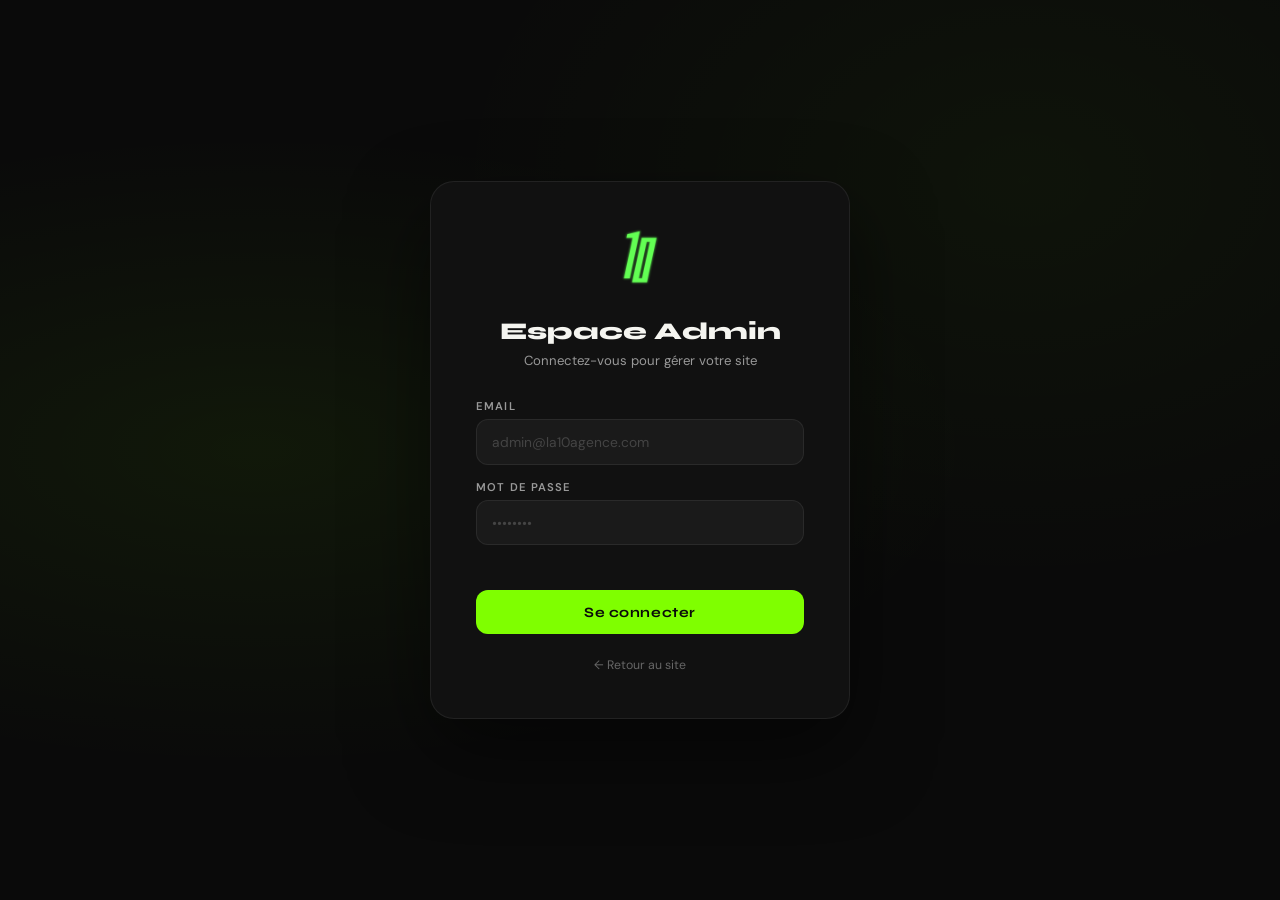
==== admin.html @ e8461014 "Add files via upload" ====
<!DOCTYPE html>
<html lang="fr">
<head>
  <meta charset="UTF-8"/>
  <meta name="viewport" content="width=device-width, initial-scale=1.0"/>
  <title>Admin — La 10 Agence</title>
  <link rel="preconnect" href="https://fonts.googleapis.com"/>
  <link href="https://fonts.googleapis.com/css2?family=Syne:wght@400;600;700;800&family=DM+Sans:wght@300;400;500&display=swap" rel="stylesheet"/>
  <link rel="stylesheet" href="admin.css"/>
</head>
<body>

  <!-- ══ LOGIN SCREEN ══════════════════════════════════════ -->
  <div class="login-screen" id="login-screen">
    <div class="login-bg"></div>
    <div class="login-box">
      <div class="login-logo">
        <img src="logo.png" alt="La 10" class="login-logo-img"
             onerror="this.style.display='none';this.nextElementSibling.style.display='block'"/>
        <span class="login-logo-fallback" style="display:none">10</span>
      </div>
      <h1>Espace Admin</h1>
      <p>Connectez-vous pour gérer votre site</p>
      <form id="login-form">
        <div class="field-group">
          <label>Email</label>
          <input type="email" id="login-email" placeholder="admin@la10agence.com" required/>
        </div>
        <div class="field-group">
          <label>Mot de passe</label>
          <input type="password" id="login-password" placeholder="••••••••" required/>
        </div>
        <div class="login-error" id="login-error"></div>
        <button type="submit" class="btn-login" id="login-btn">
          <span>Se connecter</span>
        </button>
      </form>
      <a href="index.html" class="back-link">← Retour au site</a>
    </div>
  </div>

  <!-- ══ DASHBOARD ═════════════════════════════════════════ -->
  <div class="dashboard" id="dashboard" style="display:none">

    <!-- Sidebar -->
    <aside class="sidebar" id="sidebar">
      <div class="sidebar-logo">
        <img src="logo.png" alt="La 10" class="sidebar-logo-img"
             onerror="this.style.display='none';this.nextElementSibling.style.display='block'"/>
        <span class="sidebar-logo-fallback" style="display:none">10</span>
        <span class="sidebar-badge">Admin</span>
      </div>

      <nav class="sidebar-nav">
        <button class="nav-item active" data-page="overview">
          <svg width="18" height="18" viewBox="0 0 24 24" fill="none"><rect x="3" y="3" width="7" height="7" rx="1" stroke="currentColor" stroke-width="1.6"/><rect x="14" y="3" width="7" height="7" rx="1" stroke="currentColor" stroke-width="1.6"/><rect x="3" y="14" width="7" height="7" rx="1" stroke="currentColor" stroke-width="1.6"/><rect x="14" y="14" width="7" height="7" rx="1" stroke="currentColor" stroke-width="1.6"/></svg>
          Vue d'ensemble
        </button>
        <button class="nav-item" data-page="projets">
          <svg width="18" height="18" viewBox="0 0 24 24" fill="none"><rect x="3" y="3" width="8" height="8" rx="1" stroke="currentColor" stroke-width="1.6"/><rect x="13" y="3" width="8" height="8" rx="1" stroke="currentColor" stroke-width="1.6"/><rect x="3" y="13" width="8" height="8" rx="1" stroke="currentColor" stroke-width="1.6"/><path d="M17 13v8M13 17h8" stroke="currentColor" stroke-width="1.6" stroke-linecap="round"/></svg>
          Projets
        </button>
        <button class="nav-item" data-page="temoignages">
          <svg width="18" height="18" viewBox="0 0 24 24" fill="none"><path d="M21 15a2 2 0 0 1-2 2H7l-4 4V5a2 2 0 0 1 2-2h14a2 2 0 0 1 2 2z" stroke="currentColor" stroke-width="1.6" stroke-linecap="round" stroke-linejoin="round"/></svg>
          Témoignages
        </button>
        <button class="nav-item" data-page="equipe">
          <svg width="18" height="18" viewBox="0 0 24 24" fill="none"><path d="M17 21v-2a4 4 0 0 0-4-4H5a4 4 0 0 0-4 4v2" stroke="currentColor" stroke-width="1.6" stroke-linecap="round"/><circle cx="9" cy="7" r="4" stroke="currentColor" stroke-width="1.6"/><path d="M23 21v-2a4 4 0 0 0-3-3.87M16 3.13a4 4 0 0 1 0 7.75" stroke="currentColor" stroke-width="1.6" stroke-linecap="round"/></svg>
          Équipe
        </button>
        <button class="nav-item" data-page="textes">
          <svg width="18" height="18" viewBox="0 0 24 24" fill="none"><path d="M14 2H6a2 2 0 0 0-2 2v16a2 2 0 0 0 2 2h12a2 2 0 0 0 2-2V8z" stroke="currentColor" stroke-width="1.6" stroke-linecap="round"/><path d="M14 2v6h6M16 13H8M16 17H8M10 9H8" stroke="currentColor" stroke-width="1.6" stroke-linecap="round"/></svg>
          Textes du site
        </button>
        <button class="nav-item" data-page="messages">
          <svg width="18" height="18" viewBox="0 0 24 24" fill="none"><path d="M4 4h16c1.1 0 2 .9 2 2v12c0 1.1-.9 2-2 2H4c-1.1 0-2-.9-2-2V6c0-1.1.9-2 2-2z" stroke="currentColor" stroke-width="1.6"/><path d="M22 6l-10 7L2 6" stroke="currentColor" stroke-width="1.6" stroke-linecap="round"/></svg>
          Messages
          <span class="nav-badge" id="msg-badge" style="display:none">0</span>
        </button>
      </nav>

      <div class="sidebar-footer">
        <div class="sidebar-user" id="sidebar-user">
          <div class="user-avatar" id="user-avatar">A</div>
          <div class="user-info">
            <strong id="user-email-display">admin</strong>
            <span>Administrateur</span>
          </div>
        </div>
        <div class="sidebar-actions">
          <a href="index.html" target="_blank" class="btn-visit">
            <svg width="14" height="14" viewBox="0 0 24 24" fill="none"><path d="M18 13v6a2 2 0 0 1-2 2H5a2 2 0 0 1-2-2V8a2 2 0 0 1 2-2h6M15 3h6v6M10 14L21 3" stroke="currentColor" stroke-width="1.8" stroke-linecap="round" stroke-linejoin="round"/></svg>
            Voir le site
          </a>
          <button class="btn-logout" id="logout-btn">Déconnexion</button>
        </div>
      </div>
    </aside>

    <!-- Main content -->
    <main class="main-content">

      <!-- ── OVERVIEW ─────────────────────────────────── -->
      <div class="page active" id="page-overview">
        <div class="page-header">
          <h2>Vue d'ensemble</h2>
          <span class="page-date" id="current-date"></span>
        </div>
        <div class="stats-grid">
          <div class="stat-card">
            <div class="stat-icon green"><svg width="22" height="22" viewBox="0 0 24 24" fill="none"><rect x="3" y="3" width="8" height="8" rx="1" stroke="currentColor" stroke-width="1.6"/><rect x="13" y="3" width="8" height="8" rx="1" stroke="currentColor" stroke-width="1.6"/><rect x="3" y="13" width="8" height="8" rx="1" stroke="currentColor" stroke-width="1.6"/><rect x="13" y="13" width="8" height="8" rx="1" stroke="currentColor" stroke-width="1.6"/></svg></div>
            <div><span class="stat-num" id="stat-projets">—</span><span class="stat-label">Projets</span></div>
          </div>
          <div class="stat-card">
            <div class="stat-icon yellow"><svg width="22" height="22" viewBox="0 0 24 24" fill="none"><path d="M21 15a2 2 0 0 1-2 2H7l-4 4V5a2 2 0 0 1 2-2h14a2 2 0 0 1 2 2z" stroke="currentColor" stroke-width="1.6"/></svg></div>
            <div><span class="stat-num" id="stat-temoignages">—</span><span class="stat-label">Témoignages</span></div>
          </div>
          <div class="stat-card">
            <div class="stat-icon blue"><svg width="22" height="22" viewBox="0 0 24 24" fill="none"><path d="M17 21v-2a4 4 0 0 0-4-4H5a4 4 0 0 0-4 4v2" stroke="currentColor" stroke-width="1.6"/><circle cx="9" cy="7" r="4" stroke="currentColor" stroke-width="1.6"/></svg></div>
            <div><span class="stat-num" id="stat-equipe">—</span><span class="stat-label">Membres</span></div>
          </div>
          <div class="stat-card">
            <div class="stat-icon red"><svg width="22" height="22" viewBox="0 0 24 24" fill="none"><path d="M4 4h16c1.1 0 2 .9 2 2v12c0 1.1-.9 2-2 2H4c-1.1 0-2-.9-2-2V6c0-1.1.9-2 2-2z" stroke="currentColor" stroke-width="1.6"/><path d="M22 6l-10 7L2 6" stroke="currentColor" stroke-width="1.6"/></svg></div>
            <div><span class="stat-num" id="stat-messages">—</span><span class="stat-label">Messages non lus</span></div>
          </div>
        </div>

        <div class="overview-recent">
          <div class="recent-block">
            <h3>Derniers projets</h3>
            <div class="recent-list" id="recent-projets">
              <div class="loading-state">Chargement...</div>
            </div>
          </div>
          <div class="recent-block">
            <h3>Derniers messages</h3>
            <div class="recent-list" id="recent-messages">
              <div class="loading-state">Chargement...</div>
            </div>
          </div>
        </div>
      </div>

      <!-- ── PROJETS ──────────────────────────────────── -->
      <div class="page" id="page-projets">
        <div class="page-header">
          <h2>Projets <span class="count-badge" id="projets-count">0</span></h2>
          <button class="btn-add" id="btn-add-projet">+ Nouveau projet</button>
        </div>
        <div class="items-grid" id="projets-list">
          <div class="loading-state">Chargement des projets...</div>
        </div>
      </div>

      <!-- ── TÉMOIGNAGES ──────────────────────────────── -->
      <div class="page" id="page-temoignages">
        <div class="page-header">
          <h2>Témoignages <span class="count-badge" id="temoignages-count">0</span></h2>
          <button class="btn-add" id="btn-add-temoignage">+ Nouveau témoignage</button>
        </div>
        <div class="items-list" id="temoignages-list">
          <div class="loading-state">Chargement des témoignages...</div>
        </div>
      </div>

      <!-- ── ÉQUIPE ───────────────────────────────────── -->
      <div class="page" id="page-equipe">
        <div class="page-header">
          <h2>Équipe <span class="count-badge" id="equipe-count">0</span></h2>
          <button class="btn-add" id="btn-add-membre">+ Nouveau membre</button>
        </div>
        <div class="items-grid" id="equipe-list">
          <div class="loading-state">Chargement de l'équipe...</div>
        </div>
      </div>

      <!-- ── TEXTES ───────────────────────────────────── -->
      <div class="page" id="page-textes">
        <div class="page-header">
          <h2>Textes du site</h2>
          <button class="btn-save-all" id="btn-save-textes">💾 Sauvegarder tout</button>
        </div>
        <div class="textes-grid" id="textes-list">
          <div class="loading-state">Chargement des textes...</div>
        </div>
      </div>

      <!-- ── MESSAGES ─────────────────────────────────── -->
      <div class="page" id="page-messages">
        <div class="page-header">
          <h2>Messages <span class="count-badge" id="messages-count">0</span></h2>
          <button class="btn-secondary" id="btn-mark-all-read">✓ Tout marquer comme lu</button>
        </div>
        <div class="messages-list" id="messages-list">
          <div class="loading-state">Chargement des messages...</div>
        </div>
      </div>

    </main>
  </div>

  <!-- ══ MODAL ═════════════════════════════════════════════ -->
  <div class="modal-overlay" id="modal-overlay">
    <div class="modal" id="modal">
      <div class="modal-header">
        <h3 id="modal-title">Titre</h3>
        <button class="modal-close" id="modal-close">✕</button>
      </div>
      <div class="modal-body" id="modal-body"></div>
    </div>
  </div>

  <!-- ══ TOAST ═════════════════════════════════════════════ -->
  <div class="admin-toast" id="admin-toast"></div>

  <script src="admin.js"></script>
</body>
</html>
---- admin.css ----
/* ══════════════════════════════════════════════════════════════
   ADMIN.CSS — La 10 Agence
   Premium dark admin dashboard
══════════════════════════════════════════════════════════════ */

:root {
  --bg:       #0a0a0a;
  --bg2:      #111111;
  --bg3:      #1a1a1a;
  --bg4:      #222222;
  --green:    #7fff00;
  --green-dk: #5cc200;
  --white:    #f5f5f0;
  --gray:     #666;
  --gray-lt:  #999;
  --border:   rgba(255,255,255,0.07);
  --red:      #ff4757;
  --yellow:   #ffd700;
  --blue:     #4285F4;
  --radius:   12px;
}

*, *::before, *::after { box-sizing: border-box; margin: 0; padding: 0; }
html { font-size: 15px; }
body {
  font-family: 'DM Sans', sans-serif;
  background: var(--bg);
  color: var(--white);
  min-height: 100vh;
  overflow-x: hidden;
}
a { color: inherit; text-decoration: none; }
button { cursor: pointer; }
input, textarea, select { font-family: 'DM Sans', sans-serif; }

/* ─── SCROLLBAR ──────────────────────────────────────────── */
::-webkit-scrollbar { width: 4px; height: 4px; }
::-webkit-scrollbar-track { background: var(--bg2); }
::-webkit-scrollbar-thumb { background: var(--bg4); border-radius: 2px; }
::-webkit-scrollbar-thumb:hover { background: var(--green); }

/* ══════════════════════════════════════════════════════════
   LOGIN
══════════════════════════════════════════════════════════ */
.login-screen {
  min-height: 100vh;
  display: flex;
  align-items: center;
  justify-content: center;
  position: relative;
  overflow: hidden;
}
.login-bg {
  position: absolute; inset: 0;
  background:
    radial-gradient(ellipse at 20% 50%, rgba(127,255,0,0.06) 0%, transparent 50%),
    radial-gradient(ellipse at 80% 20%, rgba(127,255,0,0.04) 0%, transparent 40%);
}
.login-box {
  position: relative;
  background: var(--bg2);
  border: 1px solid var(--border);
  border-radius: 24px;
  padding: 3rem;
  width: 420px;
  box-shadow: 0 32px 80px rgba(0,0,0,0.5);
}
.login-logo {
  display: flex;
  align-items: center;
  justify-content: center;
  margin-bottom: 2rem;
}
.login-logo-img {
  height: 60px;
  filter: brightness(0) saturate(100%) invert(87%) sepia(48%) saturate(800%) hue-rotate(50deg) brightness(120%);
}
.login-logo-fallback {
  font-family: 'Syne', sans-serif;
  font-size: 3rem;
  font-weight: 900;
  color: var(--green);
}
.login-box h1 {
  font-family: 'Syne', sans-serif;
  font-size: 1.6rem;
  font-weight: 800;
  text-align: center;
  margin-bottom: 0.4rem;
}
.login-box > p {
  text-align: center;
  color: var(--gray-lt);
  font-size: 0.88rem;
  margin-bottom: 2rem;
}
.field-group {
  display: flex;
  flex-direction: column;
  gap: 0.4rem;
  margin-bottom: 1rem;
}
.field-group label {
  font-size: 0.75rem;
  font-weight: 600;
  letter-spacing: 0.1em;
  text-transform: uppercase;
  color: var(--gray-lt);
}
.field-group input,
.field-group textarea,
.field-group select {
  background: var(--bg3);
  border: 1px solid var(--border);
  border-radius: var(--radius);
  padding: 0.85rem 1rem;
  color: var(--white);
  font-size: 0.92rem;
  outline: none;
  transition: border-color 0.2s;
  width: 100%;
}
.field-group input:focus,
.field-group textarea:focus,
.field-group select:focus { border-color: var(--green); }
.field-group input::placeholder,
.field-group textarea::placeholder { color: #444; }
.field-group select option { background: var(--bg3); }
.field-group textarea { resize: vertical; min-height: 90px; }

.login-error {
  color: var(--red);
  font-size: 0.82rem;
  text-align: center;
  margin-bottom: 0.5rem;
  min-height: 1.2em;
}
.btn-login {
  width: 100%;
  background: var(--green);
  color: var(--bg);
  border: none;
  border-radius: var(--radius);
  padding: 0.9rem;
  font-family: 'Syne', sans-serif;
  font-weight: 700;
  font-size: 0.95rem;
  letter-spacing: 0.04em;
  transition: background 0.2s, transform 0.15s;
  margin-top: 0.5rem;
}
.btn-login:hover { background: var(--green-dk); }
.btn-login:active { transform: scale(0.98); }
.btn-login:disabled { background: var(--bg4); color: var(--gray); cursor: not-allowed; }
.back-link {
  display: block;
  text-align: center;
  margin-top: 1.5rem;
  font-size: 0.82rem;
  color: var(--gray);
  transition: color 0.2s;
}
.back-link:hover { color: var(--green); }

/* ══════════════════════════════════════════════════════════
   DASHBOARD LAYOUT
══════════════════════════════════════════════════════════ */
.dashboard {
  display: grid;
  grid-template-columns: 240px 1fr;
  min-height: 100vh;
}

/* ─── SIDEBAR ────────────────────────────────────────────── */
.sidebar {
  background: var(--bg2);
  border-right: 1px solid var(--border);
  display: flex;
  flex-direction: column;
  position: sticky;
  top: 0;
  height: 100vh;
  overflow-y: auto;
}
.sidebar-logo {
  display: flex;
  align-items: center;
  gap: 0.75rem;
  padding: 1.5rem;
  border-bottom: 1px solid var(--border);
}
.sidebar-logo-img {
  height: 36px;
  filter: brightness(0) saturate(100%) invert(87%) sepia(48%) saturate(800%) hue-rotate(50deg) brightness(120%);
}
.sidebar-logo-fallback {
  font-family: 'Syne', sans-serif;
  font-size: 1.6rem;
  font-weight: 900;
  color: var(--green);
}
.sidebar-badge {
  font-size: 0.65rem;
  font-weight: 700;
  letter-spacing: 0.12em;
  text-transform: uppercase;
  color: var(--green);
  background: rgba(127,255,0,0.1);
  border: 1px solid rgba(127,255,0,0.2);
  padding: 0.2rem 0.5rem;
  border-radius: 50px;
  margin-left: auto;
}
.sidebar-nav {
  flex: 1;
  padding: 1rem 0.75rem;
  display: flex;
  flex-direction: column;
  gap: 0.25rem;
}
.nav-item {
  display: flex;
  align-items: center;
  gap: 0.75rem;
  padding: 0.75rem 1rem;
  border-radius: var(--radius);
  background: transparent;
  border: none;
  color: var(--gray-lt);
  font-family: 'DM Sans', sans-serif;
  font-size: 0.88rem;
  font-weight: 500;
  text-align: left;
  transition: all 0.2s ease;
  position: relative;
}
.nav-item:hover { background: var(--bg3); color: var(--white); }
.nav-item.active { background: rgba(127,255,0,0.1); color: var(--green); border: 1px solid rgba(127,255,0,0.15); }
.nav-badge {
  margin-left: auto;
  background: var(--red);
  color: white;
  font-size: 0.65rem;
  font-weight: 700;
  padding: 0.15rem 0.4rem;
  border-radius: 50px;
  min-width: 18px;
  text-align: center;
}

.sidebar-footer {
  padding: 1rem;
  border-top: 1px solid var(--border);
  display: flex;
  flex-direction: column;
  gap: 0.75rem;
}
.sidebar-user {
  display: flex;
  align-items: center;
  gap: 0.75rem;
}
.user-avatar {
  width: 34px; height: 34px;
  background: var(--green);
  color: var(--bg);
  border-radius: 50%;
  display: flex; align-items: center; justify-content: center;
  font-family: 'Syne', sans-serif;
  font-size: 0.8rem; font-weight: 800;
  flex-shrink: 0;
}
.user-info strong { display: block; font-size: 0.8rem; font-weight: 600; color: var(--white); }
.user-info span { font-size: 0.7rem; color: var(--gray); }
.sidebar-actions { display: flex; gap: 0.5rem; }
.btn-visit {
  flex: 1;
  display: flex; align-items: center; justify-content: center; gap: 0.4rem;
  background: var(--bg3);
  border: 1px solid var(--border);
  border-radius: 8px;
  padding: 0.5rem;
  font-size: 0.75rem;
  color: var(--gray-lt);
  transition: all 0.2s;
}
.btn-visit:hover { color: var(--white); border-color: var(--white); }
.btn-logout {
  flex: 1;
  background: transparent;
  border: 1px solid rgba(255,71,87,0.3);
  border-radius: 8px;
  padding: 0.5rem;
  font-size: 0.75rem;
  color: var(--red);
  transition: all 0.2s;
}
.btn-logout:hover { background: rgba(255,71,87,0.1); }

/* ─── MAIN CONTENT ───────────────────────────────────────── */
.main-content {
  padding: 2rem;
  overflow-y: auto;
  background: var(--bg);
}
.page { display: none; }
.page.active { display: block; animation: pagein 0.3s ease; }
@keyframes pagein { from { opacity: 0; transform: translateY(12px); } to { opacity: 1; transform: translateY(0); } }

.page-header {
  display: flex;
  align-items: center;
  justify-content: space-between;
  margin-bottom: 2rem;
  flex-wrap: wrap;
  gap: 1rem;
}
.page-header h2 {
  font-family: 'Syne', sans-serif;
  font-size: 1.5rem;
  font-weight: 800;
  display: flex;
  align-items: center;
  gap: 0.75rem;
}
.page-date { font-size: 0.82rem; color: var(--gray); }
.count-badge {
  background: rgba(127,255,0,0.12);
  color: var(--green);
  border: 1px solid rgba(127,255,0,0.2);
  font-size: 0.72rem;
  font-weight: 700;
  padding: 0.2rem 0.6rem;
  border-radius: 50px;
  font-family: 'DM Sans', sans-serif;
}

/* ─── BUTTONS ────────────────────────────────────────────── */
.btn-add {
  background: var(--green);
  color: var(--bg);
  border: none;
  border-radius: var(--radius);
  padding: 0.65rem 1.25rem;
  font-family: 'Syne', sans-serif;
  font-weight: 700;
  font-size: 0.85rem;
  transition: background 0.2s, transform 0.15s;
}
.btn-add:hover { background: var(--green-dk); }
.btn-add:active { transform: scale(0.97); }
.btn-secondary {
  background: var(--bg3);
  color: var(--gray-lt);
  border: 1px solid var(--border);
  border-radius: var(--radius);
  padding: 0.65rem 1.25rem;
  font-size: 0.85rem;
  transition: all 0.2s;
}
.btn-secondary:hover { color: var(--white); border-color: var(--white); }
.btn-save-all {
  background: var(--bg3);
  color: var(--green);
  border: 1px solid rgba(127,255,0,0.2);
  border-radius: var(--radius);
  padding: 0.65rem 1.25rem;
  font-size: 0.85rem;
  transition: all 0.2s;
}
.btn-save-all:hover { background: rgba(127,255,0,0.08); }

/* ─── STATS GRID ─────────────────────────────────────────── */
.stats-grid {
  display: grid;
  grid-template-columns: repeat(4, 1fr);
  gap: 1rem;
  margin-bottom: 2rem;
}
.stat-card {
  background: var(--bg2);
  border: 1px solid var(--border);
  border-radius: 16px;
  padding: 1.5rem;
  display: flex;
  align-items: center;
  gap: 1rem;
  transition: border-color 0.2s;
}
.stat-card:hover { border-color: rgba(127,255,0,0.2); }
.stat-icon {
  width: 44px; height: 44px;
  border-radius: 10px;
  display: flex; align-items: center; justify-content: center;
  flex-shrink: 0;
}
.stat-icon.green { background: rgba(127,255,0,0.1); color: var(--green); }
.stat-icon.yellow { background: rgba(255,215,0,0.1); color: var(--yellow); }
.stat-icon.blue { background: rgba(66,133,244,0.1); color: var(--blue); }
.stat-icon.red { background: rgba(255,71,87,0.1); color: var(--red); }
.stat-num { display: block; font-family: 'Syne', sans-serif; font-size: 1.8rem; font-weight: 800; line-height: 1; }
.stat-label { display: block; font-size: 0.75rem; color: var(--gray-lt); margin-top: 0.2rem; }

/* ─── OVERVIEW RECENT ────────────────────────────────────── */
.overview-recent {
  display: grid;
  grid-template-columns: 1fr 1fr;
  gap: 1.5rem;
}
.recent-block {
  background: var(--bg2);
  border: 1px solid var(--border);
  border-radius: 16px;
  padding: 1.5rem;
}
.recent-block h3 {
  font-family: 'Syne', sans-serif;
  font-size: 0.9rem;
  font-weight: 700;
  margin-bottom: 1rem;
  color: var(--gray-lt);
  text-transform: uppercase;
  letter-spacing: 0.08em;
}
.recent-item {
  display: flex;
  align-items: center;
  gap: 0.75rem;
  padding: 0.65rem 0;
  border-bottom: 1px solid var(--border);
}
.recent-item:last-child { border-bottom: none; }
.recent-dot {
  width: 8px; height: 8px;
  border-radius: 50%;
  background: var(--green);
  flex-shrink: 0;
}
.recent-item-title { font-size: 0.85rem; color: var(--white); flex: 1; }
.recent-item-date { font-size: 0.72rem; color: var(--gray); }

/* ─── ITEMS GRID ─────────────────────────────────────────── */
.items-grid {
  display: grid;
  grid-template-columns: repeat(auto-fill, minmax(280px, 1fr));
  gap: 1rem;
}
.item-card {
  background: var(--bg2);
  border: 1px solid var(--border);
  border-radius: 16px;
  overflow: hidden;
  transition: border-color 0.2s, transform 0.2s;
}
.item-card:hover { border-color: rgba(127,255,0,0.2); transform: translateY(-2px); }
.item-card-img {
  height: 160px;
  background: var(--bg3);
  display: flex; align-items: center; justify-content: center;
  overflow: hidden;
}
.item-card-img img {
  width: 100%; height: 100%;
  object-fit: cover;
}
.item-card-img-placeholder {
  font-family: 'Syne', sans-serif;
  font-size: 2rem;
  font-weight: 800;
  color: rgba(127,255,0,0.15);
}
.item-card-body { padding: 1.25rem; }
.item-card-title {
  font-family: 'Syne', sans-serif;
  font-size: 0.95rem;
  font-weight: 700;
  color: var(--white);
  margin-bottom: 0.35rem;
}
.item-card-sub { font-size: 0.78rem; color: var(--gray-lt); margin-bottom: 1rem; }
.item-card-tags { display: flex; flex-wrap: wrap; gap: 0.35rem; margin-bottom: 1rem; }
.item-tag {
  font-size: 0.65rem;
  font-weight: 600;
  letter-spacing: 0.08em;
  text-transform: uppercase;
  color: var(--green);
  background: rgba(127,255,0,0.08);
  padding: 0.2rem 0.5rem;
  border-radius: 4px;
}
.item-card-actions { display: flex; gap: 0.5rem; }
.btn-edit {
  flex: 1;
  background: var(--bg3);
  border: 1px solid var(--border);
  border-radius: 8px;
  padding: 0.5rem;
  font-size: 0.78rem;
  color: var(--gray-lt);
  transition: all 0.2s;
}
.btn-edit:hover { color: var(--white); border-color: var(--white); }
.btn-delete {
  background: transparent;
  border: 1px solid rgba(255,71,87,0.3);
  border-radius: 8px;
  padding: 0.5rem 0.75rem;
  font-size: 0.78rem;
  color: var(--red);
  transition: all 0.2s;
}
.btn-delete:hover { background: rgba(255,71,87,0.1); }

/* ─── ITEMS LIST ─────────────────────────────────────────── */
.items-list { display: flex; flex-direction: column; gap: 0.75rem; }
.list-item {
  background: var(--bg2);
  border: 1px solid var(--border);
  border-radius: 14px;
  padding: 1.25rem 1.5rem;
  display: flex;
  align-items: center;
  gap: 1rem;
  transition: border-color 0.2s;
}
.list-item:hover { border-color: rgba(127,255,0,0.15); }
.list-item-avatar {
  width: 44px; height: 44px;
  border-radius: 50%;
  display: flex; align-items: center; justify-content: center;
  font-family: 'Syne', sans-serif;
  font-size: 0.78rem; font-weight: 800;
  color: white; flex-shrink: 0;
}
.list-item-body { flex: 1; min-width: 0; }
.list-item-name {
  font-family: 'Syne', sans-serif;
  font-size: 0.92rem; font-weight: 700;
  color: var(--white); margin-bottom: 0.2rem;
}
.list-item-text {
  font-size: 0.8rem; color: var(--gray-lt);
  white-space: nowrap; overflow: hidden; text-overflow: ellipsis;
  max-width: 400px;
}
.list-item-stars { color: #fbbc04; font-size: 0.75rem; letter-spacing: 1px; }
.list-item-visible {
  font-size: 0.72rem;
  padding: 0.2rem 0.6rem;
  border-radius: 50px;
  font-weight: 600;
}
.list-item-visible.on { background: rgba(127,255,0,0.1); color: var(--green); }
.list-item-visible.off { background: rgba(255,71,87,0.1); color: var(--red); }
.list-item-actions { display: flex; gap: 0.4rem; flex-shrink: 0; }

/* ─── TEXTES GRID ────────────────────────────────────────── */
.textes-grid {
  display: grid;
  grid-template-columns: repeat(2, 1fr);
  gap: 1rem;
}
.texte-item {
  background: var(--bg2);
  border: 1px solid var(--border);
  border-radius: 14px;
  padding: 1.25rem;
}
.texte-item label {
  display: block;
  font-size: 0.72rem;
  font-weight: 700;
  letter-spacing: 0.12em;
  text-transform: uppercase;
  color: var(--green);
  margin-bottom: 0.6rem;
}
.texte-item textarea {
  width: 100%;
  background: var(--bg3);
  border: 1px solid var(--border);
  border-radius: 8px;
  padding: 0.75rem;
  color: var(--white);
  font-size: 0.88rem;
  resize: vertical;
  min-height: 70px;
  outline: none;
  transition: border-color 0.2s;
  font-family: 'DM Sans', sans-serif;
}
.texte-item textarea:focus { border-color: var(--green); }

/* ─── MESSAGES LIST ──────────────────────────────────────── */
.messages-list { display: flex; flex-direction: column; gap: 0.75rem; }
.message-item {
  background: var(--bg2);
  border: 1px solid var(--border);
  border-radius: 14px;
  padding: 1.5rem;
  transition: border-color 0.2s;
  position: relative;
}
.message-item.unread { border-color: rgba(127,255,0,0.2); }
.message-item.unread::before {
  content: '';
  position: absolute; top: 1.25rem; right: 1.25rem;
  width: 8px; height: 8px;
  background: var(--green);
  border-radius: 50%;
}
.message-header {
  display: flex;
  align-items: center;
  gap: 1rem;
  margin-bottom: 0.75rem;
  flex-wrap: wrap;
}
.message-name {
  font-family: 'Syne', sans-serif;
  font-size: 0.95rem; font-weight: 700;
  color: var(--white);
}
.message-email { font-size: 0.8rem; color: var(--gray-lt); }
.message-service {
  font-size: 0.68rem; font-weight: 700;
  text-transform: uppercase; letter-spacing: 0.08em;
  color: var(--green);
  background: rgba(127,255,0,0.08);
  padding: 0.2rem 0.5rem;
  border-radius: 4px;
}
.message-date { font-size: 0.72rem; color: var(--gray); margin-left: auto; }
.message-text {
  font-size: 0.88rem; color: var(--gray-lt);
  line-height: 1.6;
  background: var(--bg3);
  padding: 0.85rem 1rem;
  border-radius: 8px;
  margin-bottom: 0.75rem;
}
.message-actions { display: flex; gap: 0.5rem; }
.btn-read {
  background: transparent;
  border: 1px solid var(--border);
  border-radius: 8px;
  padding: 0.4rem 0.8rem;
  font-size: 0.75rem;
  color: var(--gray-lt);
  transition: all 0.2s;
}
.btn-read:hover { color: var(--white); }

/* ─── MODAL ──────────────────────────────────────────────── */
.modal-overlay {
  position: fixed; inset: 0;
  background: rgba(0,0,0,0.7);
  backdrop-filter: blur(4px);
  z-index: 1000;
  display: flex; align-items: center; justify-content: center;
  opacity: 0; pointer-events: none;
  transition: opacity 0.25s ease;
  padding: 1rem;
}
.modal-overlay.open { opacity: 1; pointer-events: all; }
.modal {
  background: var(--bg2);
  border: 1px solid var(--border);
  border-radius: 20px;
  width: 100%;
  max-width: 580px;
  max-height: 90vh;
  overflow-y: auto;
  transform: scale(0.95) translateY(10px);
  transition: transform 0.3s cubic-bezier(0.34,1.4,0.64,1);
}
.modal-overlay.open .modal { transform: scale(1) translateY(0); }
.modal-header {
  display: flex; align-items: center; justify-content: space-between;
  padding: 1.5rem;
  border-bottom: 1px solid var(--border);
  position: sticky; top: 0;
  background: var(--bg2);
  border-radius: 20px 20px 0 0;
}
.modal-header h3 {
  font-family: 'Syne', sans-serif;
  font-size: 1.1rem; font-weight: 800;
}
.modal-close {
  background: var(--bg3); border: none;
  width: 32px; height: 32px;
  border-radius: 8px; color: var(--gray-lt);
  font-size: 0.9rem; transition: all 0.2s;
}
.modal-close:hover { background: var(--bg4); color: var(--white); }
.modal-body { padding: 1.5rem; display: flex; flex-direction: column; gap: 1rem; }
.modal-row { display: grid; grid-template-columns: 1fr 1fr; gap: 1rem; }
.modal-actions {
  display: flex; gap: 0.75rem; justify-content: flex-end;
  padding-top: 0.5rem;
  border-top: 1px solid var(--border);
}
.btn-cancel {
  background: var(--bg3); border: 1px solid var(--border);
  border-radius: var(--radius); padding: 0.7rem 1.5rem;
  font-size: 0.88rem; color: var(--gray-lt);
  transition: all 0.2s;
}
.btn-cancel:hover { color: var(--white); }
.btn-save {
  background: var(--green); border: none;
  border-radius: var(--radius); padding: 0.7rem 1.5rem;
  font-family: 'Syne', sans-serif; font-weight: 700;
  font-size: 0.88rem; color: var(--bg);
  transition: background 0.2s;
}
.btn-save:hover { background: var(--green-dk); }

/* ─── TOAST ──────────────────────────────────────────────── */
.admin-toast {
  position: fixed; bottom: 2rem; right: 2rem;
  background: var(--bg2);
  border: 1px solid var(--border);
  border-radius: 50px;
  padding: 0.75rem 1.5rem;
  font-size: 0.88rem; font-weight: 500;
  color: var(--white);
  z-index: 2000;
  transform: translateY(80px); opacity: 0;
  transition: all 0.35s cubic-bezier(0.34,1.4,0.64,1);
  pointer-events: none;
  box-shadow: 0 8px 32px rgba(0,0,0,0.4);
}
.admin-toast.show { transform: translateY(0); opacity: 1; }
.admin-toast.success { border-color: var(--green); color: var(--green); }
.admin-toast.error   { border-color: var(--red); color: var(--red); }

/* ─── LOADING & EMPTY ────────────────────────────────────── */
.loading-state {
  color: var(--gray); font-size: 0.88rem;
  text-align: center; padding: 3rem;
  grid-column: 1 / -1;
}
.empty-state {
  grid-column: 1 / -1;
  text-align: center; padding: 4rem 2rem;
  color: var(--gray);
}
.empty-state svg { margin: 0 auto 1rem; display: block; opacity: 0.3; }
.empty-state p { font-size: 0.9rem; }

/* ─── RESPONSIVE ─────────────────────────────────────────── */
@media (max-width: 1024px) {
  .stats-grid { grid-template-columns: repeat(2, 1fr); }
  .overview-recent { grid-template-columns: 1fr; }
}
@media (max-width: 768px) {
  .dashboard { grid-template-columns: 1fr; }
  .sidebar { display: none; }
  .stats-grid { grid-template-columns: repeat(2, 1fr); }
  .textes-grid { grid-template-columns: 1fr; }
  .modal-row { grid-template-columns: 1fr; }
}
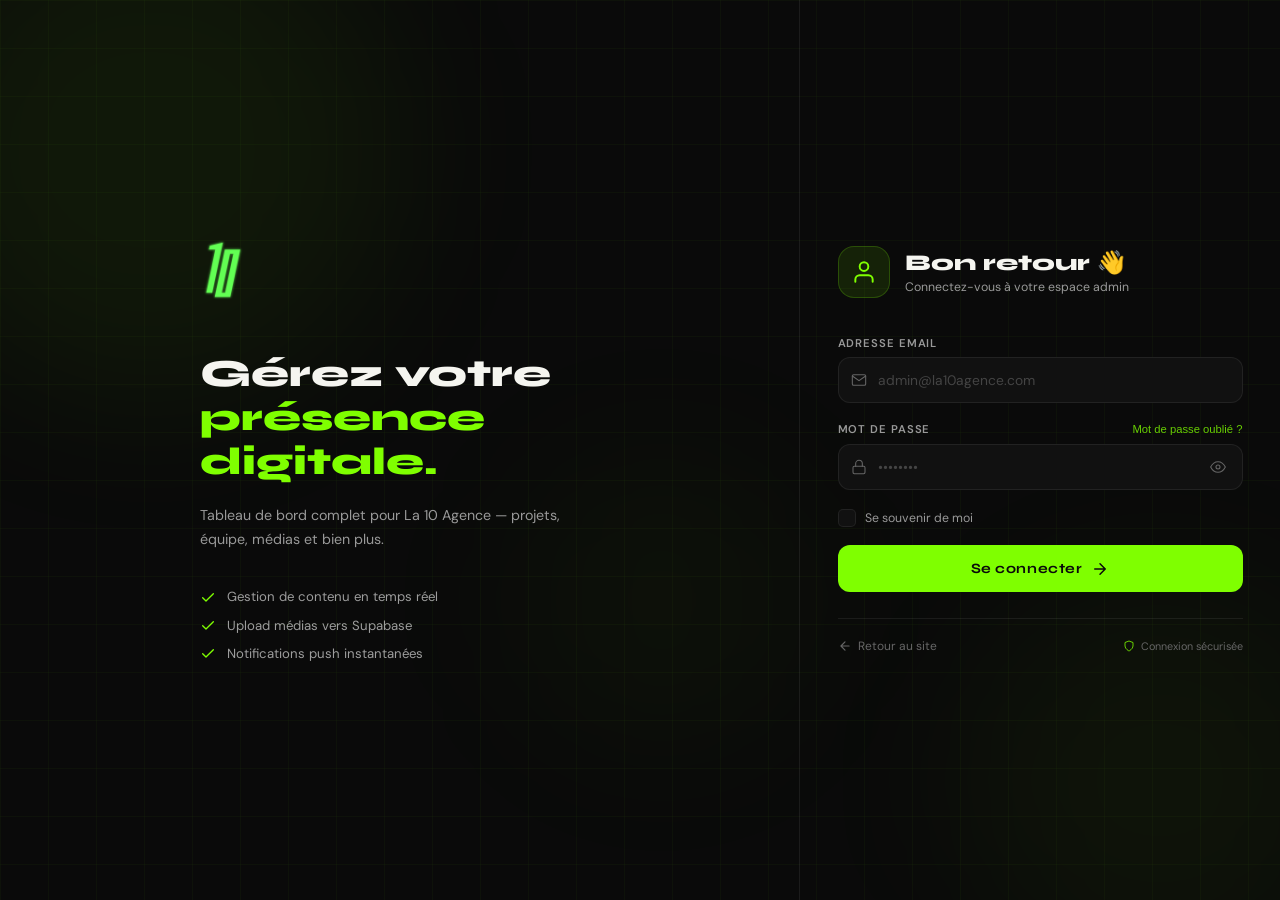
==== commit f8927d45: "Add files via upload" ====
--- a/admin.html
+++ b/admin.html
@@ -12,31 +12,144 @@
 
   <!-- ══ LOGIN SCREEN ══════════════════════════════════════ -->
   <div class="login-screen" id="login-screen">
-    <div class="login-bg"></div>
-    <div class="login-box">
-      <div class="login-logo">
-        <img src="logo.png" alt="La 10" class="login-logo-img"
-             onerror="this.style.display='none';this.nextElementSibling.style.display='block'"/>
-        <span class="login-logo-fallback" style="display:none">10</span>
-      </div>
-      <h1>Espace Admin</h1>
-      <p>Connectez-vous pour gérer votre site</p>
-      <form id="login-form">
-        <div class="field-group">
-          <label>Email</label>
-          <input type="email" id="login-email" placeholder="admin@la10agence.com" required/>
-        </div>
-        <div class="field-group">
-          <label>Mot de passe</label>
-          <input type="password" id="login-password" placeholder="••••••••" required/>
-        </div>
-        <div class="login-error" id="login-error"></div>
-        <button type="submit" class="btn-login" id="login-btn">
-          <span>Se connecter</span>
-        </button>
-      </form>
-      <a href="index.html" class="back-link">← Retour au site</a>
+
+    <!-- Animated background -->
+    <div class="login-bg">
+      <div class="login-blob login-blob-1"></div>
+      <div class="login-blob login-blob-2"></div>
+      <div class="login-blob login-blob-3"></div>
+      <div class="login-grid"></div>
     </div>
+
+    <!-- Left panel — branding -->
+    <div class="login-left">
+      <div class="login-left-content">
+        <div class="login-brand">
+          <img src="logo.png" alt="La 10" class="login-brand-img"
+               onerror="this.style.display='none';this.nextElementSibling.style.display='block'"/>
+          <span class="login-brand-fallback" style="display:none">10</span>
+        </div>
+        <h2 class="login-tagline">Gérez votre<br><em>présence digitale.</em></h2>
+        <p class="login-sub">Tableau de bord complet pour La 10 Agence — projets, équipe, médias et bien plus.</p>
+        <div class="login-features">
+          <div class="login-feature">
+            <svg width="16" height="16" viewBox="0 0 24 24" fill="none"><path d="M20 7L9 18l-5-5" stroke="currentColor" stroke-width="2" stroke-linecap="round" stroke-linejoin="round"/></svg>
+            Gestion de contenu en temps réel
+          </div>
+          <div class="login-feature">
+            <svg width="16" height="16" viewBox="0 0 24 24" fill="none"><path d="M20 7L9 18l-5-5" stroke="currentColor" stroke-width="2" stroke-linecap="round" stroke-linejoin="round"/></svg>
+            Upload médias vers Supabase
+          </div>
+          <div class="login-feature">
+            <svg width="16" height="16" viewBox="0 0 24 24" fill="none"><path d="M20 7L9 18l-5-5" stroke="currentColor" stroke-width="2" stroke-linecap="round" stroke-linejoin="round"/></svg>
+            Notifications push instantanées
+          </div>
+        </div>
+      </div>
+    </div>
+
+    <!-- Right panel — form -->
+    <div class="login-right">
+      <div class="login-box" id="login-box">
+
+        <!-- Header -->
+        <div class="login-header">
+          <div class="login-avatar">
+            <svg width="26" height="26" viewBox="0 0 24 24" fill="none"><path d="M20 21v-2a4 4 0 0 0-4-4H8a4 4 0 0 0-4 4v2" stroke="currentColor" stroke-width="1.8" stroke-linecap="round"/><circle cx="12" cy="7" r="4" stroke="currentColor" stroke-width="1.8"/></svg>
+          </div>
+          <div>
+            <h1>Bon retour 👋</h1>
+            <p>Connectez-vous à votre espace admin</p>
+          </div>
+        </div>
+
+        <!-- Form -->
+        <form id="login-form" autocomplete="on">
+
+          <div class="login-field">
+            <label for="login-email">Adresse email</label>
+            <div class="login-input-wrap">
+              <svg class="login-input-icon" width="16" height="16" viewBox="0 0 24 24" fill="none"><path d="M4 4h16c1.1 0 2 .9 2 2v12c0 1.1-.9 2-2 2H4c-1.1 0-2-.9-2-2V6c0-1.1.9-2 2-2z" stroke="currentColor" stroke-width="1.6"/><path d="M22 6l-10 7L2 6" stroke="currentColor" stroke-width="1.6" stroke-linecap="round"/></svg>
+              <input type="email" id="login-email" placeholder="admin@la10agence.com"
+                     autocomplete="email" required/>
+            </div>
+          </div>
+
+          <div class="login-field">
+            <div class="login-field-row">
+              <label for="login-password">Mot de passe</label>
+              <button type="button" class="login-forgot" id="forgot-btn">Mot de passe oublié ?</button>
+            </div>
+            <div class="login-input-wrap">
+              <svg class="login-input-icon" width="16" height="16" viewBox="0 0 24 24" fill="none"><rect x="3" y="11" width="18" height="11" rx="2" stroke="currentColor" stroke-width="1.6"/><path d="M7 11V7a5 5 0 0 1 10 0v4" stroke="currentColor" stroke-width="1.6" stroke-linecap="round"/></svg>
+              <input type="password" id="login-password" placeholder="••••••••"
+                     autocomplete="current-password" required/>
+              <button type="button" class="login-eye" id="toggle-pwd" tabindex="-1" title="Afficher le mot de passe">
+                <svg class="eye-show" width="16" height="16" viewBox="0 0 24 24" fill="none"><path d="M1 12s4-8 11-8 11 8 11 8-4 8-11 8-11-8-11-8z" stroke="currentColor" stroke-width="1.6"/><circle cx="12" cy="12" r="3" stroke="currentColor" stroke-width="1.6"/></svg>
+                <svg class="eye-hide" width="16" height="16" viewBox="0 0 24 24" fill="none" style="display:none"><path d="M17.94 17.94A10.07 10.07 0 0 1 12 20c-7 0-11-8-11-8a18.45 18.45 0 0 1 5.06-5.94M9.9 4.24A9.12 9.12 0 0 1 12 4c7 0 11 8 11 8a18.5 18.5 0 0 1-2.16 3.19M1 1l22 22" stroke="currentColor" stroke-width="1.6" stroke-linecap="round"/></svg>
+              </button>
+            </div>
+          </div>
+
+          <!-- Remember me -->
+          <label class="login-remember">
+            <input type="checkbox" id="login-remember"/>
+            <span class="login-checkbox"></span>
+            Se souvenir de moi
+          </label>
+
+          <!-- Error -->
+          <div class="login-error" id="login-error"></div>
+
+          <!-- Submit -->
+          <button type="submit" class="btn-login" id="login-btn">
+            <span class="btn-login-text">Se connecter</span>
+            <svg class="btn-login-arrow" width="18" height="18" viewBox="0 0 24 24" fill="none"><path d="M5 12h14M12 5l7 7-7 7" stroke="currentColor" stroke-width="2" stroke-linecap="round" stroke-linejoin="round"/></svg>
+            <span class="btn-login-spinner" style="display:none">
+              <svg width="18" height="18" viewBox="0 0 24 24" fill="none" class="spin"><circle cx="12" cy="12" r="10" stroke="currentColor" stroke-width="2" stroke-dasharray="60" stroke-dashoffset="20" stroke-linecap="round"/></svg>
+            </span>
+          </button>
+
+        </form>
+
+        <!-- Footer -->
+        <div class="login-footer">
+          <a href="index.html" class="back-link">
+            <svg width="14" height="14" viewBox="0 0 24 24" fill="none"><path d="M19 12H5M12 5l-7 7 7 7" stroke="currentColor" stroke-width="2" stroke-linecap="round" stroke-linejoin="round"/></svg>
+            Retour au site
+          </a>
+          <span class="login-secure">
+            <svg width="12" height="12" viewBox="0 0 24 24" fill="none"><path d="M12 22s8-4 8-10V5l-8-3-8 3v7c0 6 8 10 8 10z" stroke="currentColor" stroke-width="1.6"/></svg>
+            Connexion sécurisée
+          </span>
+        </div>
+
+      </div>
+    </div>
+
+    <!-- Forgot password modal -->
+    <div class="forgot-overlay" id="forgot-overlay" style="display:none">
+      <div class="forgot-modal" id="forgot-modal">
+        <button class="forgot-close" id="forgot-close">
+          <svg width="18" height="18" viewBox="0 0 24 24" fill="none"><path d="M18 6L6 18M6 6l12 12" stroke="currentColor" stroke-width="2" stroke-linecap="round"/></svg>
+        </button>
+        <div class="forgot-icon">
+          <svg width="28" height="28" viewBox="0 0 24 24" fill="none"><path d="M4 4h16c1.1 0 2 .9 2 2v12c0 1.1-.9 2-2 2H4c-1.1 0-2-.9-2-2V6c0-1.1.9-2 2-2z" stroke="var(--green)" stroke-width="1.6"/><path d="M22 6l-10 7L2 6" stroke="var(--green)" stroke-width="1.6" stroke-linecap="round"/></svg>
+        </div>
+        <h3>Réinitialiser le mot de passe</h3>
+        <p>Entrez votre email. Nous vous enverrons un lien de réinitialisation.</p>
+        <div class="login-field" style="margin-bottom:1rem">
+          <div class="login-input-wrap">
+            <svg class="login-input-icon" width="16" height="16" viewBox="0 0 24 24" fill="none"><path d="M4 4h16c1.1 0 2 .9 2 2v12c0 1.1-.9 2-2 2H4c-1.1 0-2-.9-2-2V6c0-1.1.9-2 2-2z" stroke="currentColor" stroke-width="1.6"/><path d="M22 6l-10 7L2 6" stroke="currentColor" stroke-width="1.6" stroke-linecap="round"/></svg>
+            <input type="email" id="forgot-email" placeholder="votre@email.com"/>
+          </div>
+        </div>
+        <div class="forgot-error" id="forgot-error"></div>
+        <button class="btn-login" id="forgot-submit">Envoyer le lien</button>
+        <button class="forgot-back" id="forgot-back">← Retour à la connexion</button>
+      </div>
+    </div>
+
   </div>
 
   <!-- ══ DASHBOARD ═════════════════════════════════════════ -->
@@ -77,6 +190,18 @@
           Messages
           <span class="nav-badge" id="msg-badge" style="display:none">0</span>
         </button>
+
+        <div class="nav-separator"></div>
+
+        <button class="nav-item" data-page="analytics">
+          <svg width="18" height="18" viewBox="0 0 24 24" fill="none"><path d="M18 20V10M12 20V4M6 20v-6" stroke="currentColor" stroke-width="1.6" stroke-linecap="round" stroke-linejoin="round"/></svg>
+          Analytics
+        </button>
+        <button class="nav-item" data-page="medias">
+          <svg width="18" height="18" viewBox="0 0 24 24" fill="none"><rect x="3" y="3" width="18" height="18" rx="2" stroke="currentColor" stroke-width="1.6"/><circle cx="8.5" cy="8.5" r="1.5" fill="currentColor"/><path d="M21 15l-5-5L5 21" stroke="currentColor" stroke-width="1.6" stroke-linecap="round" stroke-linejoin="round"/></svg>
+          Médias
+        </button>
+
       </nav>
 
       <div class="sidebar-footer">
@@ -86,6 +211,10 @@
             <strong id="user-email-display">admin</strong>
             <span>Administrateur</span>
           </div>
+          <!-- Notification bell -->
+          <button class="notif-bell" id="notif-bell" title="Notifications push">
+            <svg width="16" height="16" viewBox="0 0 24 24" fill="none"><path d="M18 8A6 6 0 0 0 6 8c0 7-3 9-3 9h18s-3-2-3-9M13.73 21a2 2 0 0 1-3.46 0" stroke="currentColor" stroke-width="1.6" stroke-linecap="round" stroke-linejoin="round"/></svg>
+          </button>
         </div>
         <div class="sidebar-actions">
           <a href="index.html" target="_blank" class="btn-visit">
@@ -185,6 +314,102 @@
         </div>
       </div>
 
+      <!-- ── ANALYTICS ────────────────────────────────── -->
+      <div class="page" id="page-analytics">
+        <div class="page-header">
+          <h2>Analytics</h2>
+          <span class="page-date" id="analytics-range">30 derniers jours</span>
+        </div>
+
+        <!-- GA embed -->
+        <div class="analytics-banner">
+          <svg width="24" height="24" viewBox="0 0 24 24" fill="none"><path d="M18 20V10M12 20V4M6 20v-6" stroke="var(--green)" stroke-width="2" stroke-linecap="round"/></svg>
+          <div>
+            <strong>Google Analytics connecté</strong>
+            <p>ID : G-GPRE264HYK · Données en temps réel disponibles</p>
+          </div>
+          <a href="https://analytics.google.com" target="_blank" class="btn-add" style="margin-left:auto">Ouvrir GA →</a>
+        </div>
+
+        <!-- Quick stats from GA -->
+        <div class="stats-grid" id="analytics-stats">
+          <div class="stat-card">
+            <div class="stat-icon green"><svg width="22" height="22" viewBox="0 0 24 24" fill="none"><path d="M17 21v-2a4 4 0 0 0-4-4H5a4 4 0 0 0-4 4v2" stroke="currentColor" stroke-width="1.6"/><circle cx="9" cy="7" r="4" stroke="currentColor" stroke-width="1.6"/></svg></div>
+            <div><span class="stat-num" id="ga-visitors">—</span><span class="stat-label">Visiteurs (30j)</span></div>
+          </div>
+          <div class="stat-card">
+            <div class="stat-icon blue"><svg width="22" height="22" viewBox="0 0 24 24" fill="none"><rect x="3" y="3" width="18" height="18" rx="2" stroke="currentColor" stroke-width="1.6"/><path d="M9 9h6M9 12h6M9 15h4" stroke="currentColor" stroke-width="1.6" stroke-linecap="round"/></svg></div>
+            <div><span class="stat-num" id="ga-pageviews">—</span><span class="stat-label">Pages vues (30j)</span></div>
+          </div>
+          <div class="stat-card">
+            <div class="stat-icon yellow"><svg width="22" height="22" viewBox="0 0 24 24" fill="none"><circle cx="12" cy="12" r="10" stroke="currentColor" stroke-width="1.6"/><path d="M12 6v6l4 2" stroke="currentColor" stroke-width="1.6" stroke-linecap="round"/></svg></div>
+            <div><span class="stat-num" id="ga-duration">—</span><span class="stat-label">Durée moyenne</span></div>
+          </div>
+          <div class="stat-card">
+            <div class="stat-icon red"><svg width="22" height="22" viewBox="0 0 24 24" fill="none"><path d="M22 12h-4l-3 9L9 3l-3 9H2" stroke="currentColor" stroke-width="1.6" stroke-linecap="round" stroke-linejoin="round"/></svg></div>
+            <div><span class="stat-num" id="ga-bounce">—</span><span class="stat-label">Taux de rebond</span></div>
+          </div>
+        </div>
+
+        <!-- Top pages -->
+        <div class="analytics-grid">
+          <div class="recent-block">
+            <h3>Pages les plus visitées</h3>
+            <div id="top-pages">
+              <div class="analytics-row"><span class="arow-page">/ (Accueil)</span><div class="arow-bar"><div class="arow-fill" style="width:100%"></div></div><span class="arow-val">—</span></div>
+              <div class="analytics-row"><span class="arow-page">/projets</span><div class="arow-bar"><div class="arow-fill" style="width:60%"></div></div><span class="arow-val">—</span></div>
+              <div class="analytics-row"><span class="arow-page">/admin</span><div class="arow-bar"><div class="arow-fill" style="width:30%"></div></div><span class="arow-val">—</span></div>
+            </div>
+          </div>
+          <div class="recent-block">
+            <h3>Sources de trafic</h3>
+            <div class="sources-list">
+              <div class="source-item"><div class="source-dot" style="background:#4285F4"></div><span>Google Search</span><strong>—</strong></div>
+              <div class="source-item"><div class="source-dot" style="background:#E1306C"></div><span>Instagram</span><strong>—</strong></div>
+              <div class="source-item"><div class="source-dot" style="background:#1877F2"></div><span>Facebook</span><strong>—</strong></div>
+              <div class="source-item"><div class="source-dot" style="background:var(--green)"></div><span>Direct</span><strong>—</strong></div>
+            </div>
+            <p class="analytics-note">Connectez Google Analytics Data API pour des données réelles.</p>
+          </div>
+        </div>
+
+        <div class="analytics-cta">
+          <p>Pour des statistiques détaillées en temps réel, accédez directement à votre tableau de bord Google Analytics.</p>
+          <a href="https://analytics.google.com/analytics/web/#/p$(ga-prop)/reports/intelligenthome" target="_blank" class="btn-add">
+            Ouvrir Google Analytics complet →
+          </a>
+        </div>
+      </div>
+
+      <!-- ── MÉDIAS ───────────────────────────────────── -->
+      <div class="page" id="page-medias">
+        <div class="page-header">
+          <h2>Gestionnaire de médias</h2>
+          <label class="btn-add" id="btn-upload-media" style="cursor:pointer">
+            + Upload images
+            <input type="file" id="media-file-input" accept="image/*" multiple style="display:none"/>
+          </label>
+        </div>
+
+        <!-- Upload zone -->
+        <div class="upload-zone" id="upload-zone">
+          <svg width="48" height="48" viewBox="0 0 24 24" fill="none"><path d="M21 15v4a2 2 0 0 1-2 2H5a2 2 0 0 1-2-2v-4M17 8l-5-5-5 5M12 3v12" stroke="var(--green)" stroke-width="1.5" stroke-linecap="round" stroke-linejoin="round"/></svg>
+          <p>Glissez vos images ici ou <label for="media-file-input" style="color:var(--green);cursor:pointer;text-decoration:underline">parcourez</label></p>
+          <span>PNG, JPG, WebP · Max 5MB par fichier</span>
+        </div>
+
+        <!-- Upload progress -->
+        <div class="upload-progress" id="upload-progress" style="display:none">
+          <div class="upload-progress-bar" id="upload-progress-bar"></div>
+          <span id="upload-status">Upload en cours...</span>
+        </div>
+
+        <!-- Media grid -->
+        <div class="media-grid" id="media-grid">
+          <div class="loading-state">Chargement des médias...</div>
+        </div>
+      </div>
+
       <!-- ── MESSAGES ─────────────────────────────────── -->
       <div class="page" id="page-messages">
         <div class="page-header">
--- a/admin.css
+++ b/admin.css
@@ -42,58 +42,450 @@
 /* ══════════════════════════════════════════════════════════
    LOGIN
 ══════════════════════════════════════════════════════════ */
+/* ══════════════════════════════════════════════════════════
+   LOGIN SCREEN — Premium Redesign
+══════════════════════════════════════════════════════════ */
 .login-screen {
   min-height: 100vh;
   display: flex;
-  align-items: center;
-  justify-content: center;
   position: relative;
   overflow: hidden;
-}
+  background: var(--bg);
+}
+
+/* ── Animated background ─────────────────────────────── */
 .login-bg {
   position: absolute; inset: 0;
-  background:
-    radial-gradient(ellipse at 20% 50%, rgba(127,255,0,0.06) 0%, transparent 50%),
-    radial-gradient(ellipse at 80% 20%, rgba(127,255,0,0.04) 0%, transparent 40%);
-}
-.login-box {
+  pointer-events: none;
+}
+.login-grid {
+  position: absolute; inset: 0;
+  background-image:
+    linear-gradient(rgba(127,255,0,0.03) 1px, transparent 1px),
+    linear-gradient(90deg, rgba(127,255,0,0.03) 1px, transparent 1px);
+  background-size: 48px 48px;
+}
+.login-blob {
+  position: absolute;
+  border-radius: 50%;
+  filter: blur(80px);
+  animation: blobFloat 8s ease-in-out infinite;
+}
+.login-blob-1 {
+  width: 500px; height: 500px;
+  background: rgba(127,255,0,0.06);
+  top: -100px; left: -100px;
+  animation-delay: 0s;
+}
+.login-blob-2 {
+  width: 400px; height: 400px;
+  background: rgba(127,255,0,0.04);
+  bottom: -80px; right: -80px;
+  animation-delay: -3s;
+}
+.login-blob-3 {
+  width: 300px; height: 300px;
+  background: rgba(127,255,0,0.03);
+  top: 50%; left: 40%;
+  animation-delay: -6s;
+}
+@keyframes blobFloat {
+  0%, 100% { transform: translate(0, 0) scale(1); }
+  33%       { transform: translate(20px, -20px) scale(1.05); }
+  66%       { transform: translate(-15px, 15px) scale(0.95); }
+}
+
+/* ── Left panel ──────────────────────────────────────── */
+.login-left {
+  flex: 1;
+  display: flex;
+  align-items: center;
+  justify-content: center;
+  padding: 4rem;
   position: relative;
-  background: var(--bg2);
-  border: 1px solid var(--border);
-  border-radius: 24px;
-  padding: 3rem;
-  width: 420px;
-  box-shadow: 0 32px 80px rgba(0,0,0,0.5);
-}
-.login-logo {
-  display: flex;
-  align-items: center;
-  justify-content: center;
-  margin-bottom: 2rem;
-}
-.login-logo-img {
-  height: 60px;
+  border-right: 1px solid var(--border);
+}
+.login-left-content {
+  max-width: 400px;
+  animation: slideInLeft 0.7s cubic-bezier(0.16,1,0.3,1) both;
+}
+@keyframes slideInLeft {
+  from { opacity: 0; transform: translateX(-30px); }
+  to   { opacity: 1; transform: translateX(0); }
+}
+.login-brand {
+  margin-bottom: 3rem;
+}
+.login-brand-img {
+  height: 64px;
   filter: brightness(0) saturate(100%) invert(87%) sepia(48%) saturate(800%) hue-rotate(50deg) brightness(120%);
 }
-.login-logo-fallback {
-  font-family: 'Syne', sans-serif;
-  font-size: 3rem;
+.login-brand-fallback {
+  font-family: 'Syne', sans-serif;
+  font-size: 4rem;
   font-weight: 900;
   color: var(--green);
+  font-style: italic;
+}
+.login-tagline {
+  font-family: 'Syne', sans-serif;
+  font-size: clamp(2rem, 3vw, 2.8rem);
+  font-weight: 800;
+  color: var(--white);
+  line-height: 1.15;
+  margin-bottom: 1.2rem;
+}
+.login-tagline em {
+  color: var(--green);
+  font-style: normal;
+}
+.login-sub {
+  font-size: 0.95rem;
+  color: var(--gray-lt);
+  line-height: 1.7;
+  margin-bottom: 2.5rem;
+}
+.login-features {
+  display: flex;
+  flex-direction: column;
+  gap: 0.75rem;
+}
+.login-feature {
+  display: flex;
+  align-items: center;
+  gap: 0.75rem;
+  font-size: 0.88rem;
+  color: rgba(255,255,255,0.6);
+}
+.login-feature svg { color: var(--green); flex-shrink: 0; }
+
+/* ── Right panel ─────────────────────────────────────── */
+.login-right {
+  width: 480px;
+  display: flex;
+  align-items: center;
+  justify-content: center;
+  padding: 2.5rem;
+  flex-shrink: 0;
+}
+.login-box {
+  width: 100%;
+  max-width: 420px;
+  animation: slideInRight 0.7s cubic-bezier(0.16,1,0.3,1) 0.1s both;
+}
+@keyframes slideInRight {
+  from { opacity: 0; transform: translateY(24px); }
+  to   { opacity: 1; transform: translateY(0); }
+}
+
+/* ── Header ──────────────────────────────────────────── */
+.login-header {
+  display: flex;
+  align-items: center;
+  gap: 1rem;
+  margin-bottom: 2.5rem;
+}
+.login-avatar {
+  width: 52px; height: 52px;
+  background: rgba(127,255,0,0.1);
+  border: 1px solid rgba(127,255,0,0.2);
+  border-radius: 16px;
+  display: flex; align-items: center; justify-content: center;
+  color: var(--green);
+  flex-shrink: 0;
 }
 .login-box h1 {
   font-family: 'Syne', sans-serif;
-  font-size: 1.6rem;
+  font-size: 1.5rem;
   font-weight: 800;
-  text-align: center;
-  margin-bottom: 0.4rem;
-}
-.login-box > p {
-  text-align: center;
+  color: var(--white);
+  margin-bottom: 0.2rem;
+}
+.login-box .login-header p {
+  font-size: 0.82rem;
   color: var(--gray-lt);
-  font-size: 0.88rem;
-  margin-bottom: 2rem;
-}
+}
+
+/* ── Fields ──────────────────────────────────────────── */
+.login-field {
+  margin-bottom: 1.25rem;
+}
+.login-field label {
+  display: block;
+  font-size: 0.75rem;
+  font-weight: 600;
+  letter-spacing: 0.08em;
+  text-transform: uppercase;
+  color: var(--gray-lt);
+  margin-bottom: 0.5rem;
+}
+.login-field-row {
+  display: flex;
+  align-items: center;
+  justify-content: space-between;
+  margin-bottom: 0.5rem;
+}
+.login-field-row label { margin-bottom: 0; }
+.login-forgot {
+  font-size: 0.75rem;
+  color: var(--green);
+  background: none;
+  border: none;
+  cursor: pointer;
+  padding: 0;
+  opacity: 0.8;
+  transition: opacity 0.2s;
+}
+.login-forgot:hover { opacity: 1; text-decoration: underline; }
+
+.login-input-wrap {
+  position: relative;
+  display: flex;
+  align-items: center;
+}
+.login-input-icon {
+  position: absolute;
+  left: 0.9rem;
+  color: var(--gray);
+  pointer-events: none;
+  flex-shrink: 0;
+  transition: color 0.2s;
+}
+.login-input-wrap:focus-within .login-input-icon { color: var(--green); }
+.login-input-wrap input {
+  width: 100%;
+  background: var(--bg2);
+  border: 1px solid var(--border);
+  border-radius: 12px;
+  padding: 0.875rem 2.8rem 0.875rem 2.6rem;
+  color: var(--white);
+  font-family: 'DM Sans', sans-serif;
+  font-size: 0.92rem;
+  outline: none;
+  transition: border-color 0.2s, box-shadow 0.2s, background 0.2s;
+}
+.login-input-wrap input:focus {
+  border-color: var(--green);
+  background: var(--bg3);
+  box-shadow: 0 0 0 3px rgba(127,255,0,0.08);
+}
+.login-input-wrap input::placeholder { color: #444; }
+
+/* Eye toggle */
+.login-eye {
+  position: absolute;
+  right: 0.9rem;
+  background: none;
+  border: none;
+  color: var(--gray);
+  cursor: pointer;
+  padding: 0.2rem;
+  transition: color 0.2s;
+  display: flex; align-items: center;
+}
+.login-eye:hover { color: var(--green); }
+
+/* ── Remember me ─────────────────────────────────────── */
+.login-remember {
+  display: flex;
+  align-items: center;
+  gap: 0.6rem;
+  font-size: 0.82rem;
+  color: var(--gray-lt);
+  cursor: pointer;
+  margin-bottom: 1.25rem;
+  user-select: none;
+}
+.login-remember input[type="checkbox"] { display: none; }
+.login-checkbox {
+  width: 18px; height: 18px;
+  border: 1.5px solid var(--border);
+  border-radius: 5px;
+  flex-shrink: 0;
+  transition: all 0.2s;
+  position: relative;
+  background: var(--bg2);
+}
+.login-remember input:checked + .login-checkbox {
+  background: var(--green);
+  border-color: var(--green);
+}
+.login-remember input:checked + .login-checkbox::after {
+  content: '';
+  position: absolute;
+  top: 2px; left: 5px;
+  width: 5px; height: 9px;
+  border: 2px solid var(--bg);
+  border-top: none; border-left: none;
+  transform: rotate(45deg);
+}
+
+/* ── Error ───────────────────────────────────────────── */
+.login-error {
+  background: rgba(239,68,68,0.08);
+  border: 1px solid rgba(239,68,68,0.2);
+  border-radius: 10px;
+  color: #f87171;
+  font-size: 0.82rem;
+  padding: 0.6rem 0.9rem;
+  margin-bottom: 1rem;
+  display: none;
+}
+.login-error.visible { display: block; }
+
+/* ── Submit button ───────────────────────────────────── */
+.btn-login {
+  width: 100%;
+  background: var(--green);
+  color: var(--bg);
+  border: none;
+  border-radius: 12px;
+  padding: 0.95rem 1.5rem;
+  font-family: 'Syne', sans-serif;
+  font-weight: 700;
+  font-size: 0.95rem;
+  letter-spacing: 0.04em;
+  cursor: pointer;
+  display: flex;
+  align-items: center;
+  justify-content: center;
+  gap: 0.6rem;
+  position: relative;
+  overflow: hidden;
+  transition: transform 0.2s cubic-bezier(0.34,1.56,0.64,1),
+              box-shadow 0.2s ease,
+              background 0.2s ease;
+}
+.btn-login::before {
+  content: '';
+  position: absolute; inset: 0;
+  background: var(--bg);
+  transform: scaleX(0);
+  transform-origin: right;
+  transition: transform 0.3s ease;
+}
+.btn-login:hover {
+  transform: translateY(-2px);
+  box-shadow: 0 8px 24px rgba(127,255,0,0.25);
+}
+.btn-login:hover::before { transform: scaleX(1); transform-origin: left; }
+.btn-login:hover .btn-login-text,
+.btn-login:hover .btn-login-arrow { color: var(--green); position: relative; }
+.btn-login:active { transform: scale(0.98); }
+.btn-login:disabled { background: var(--bg3); color: var(--gray); cursor: not-allowed; box-shadow: none; transform: none; }
+.btn-login-text, .btn-login-arrow { position: relative; z-index: 1; }
+
+@keyframes spin { to { transform: rotate(360deg); } }
+.spin { animation: spin 0.8s linear infinite; }
+
+/* ── Footer ──────────────────────────────────────────── */
+.login-footer {
+  display: flex;
+  align-items: center;
+  justify-content: space-between;
+  margin-top: 1.75rem;
+  padding-top: 1.25rem;
+  border-top: 1px solid var(--border);
+}
+.back-link {
+  display: flex;
+  align-items: center;
+  gap: 0.4rem;
+  font-size: 0.8rem;
+  color: var(--gray);
+  transition: color 0.2s;
+}
+.back-link:hover { color: var(--green); }
+.login-secure {
+  display: flex;
+  align-items: center;
+  gap: 0.35rem;
+  font-size: 0.72rem;
+  color: var(--gray);
+}
+.login-secure svg { color: var(--green); }
+
+/* ── Forgot password modal ───────────────────────────── */
+.forgot-overlay {
+  position: fixed; inset: 0;
+  background: rgba(0,0,0,0.7);
+  backdrop-filter: blur(6px);
+  z-index: 2000;
+  display: flex;
+  align-items: center;
+  justify-content: center;
+  animation: fadeIn 0.2s ease;
+}
+@keyframes fadeIn { from { opacity: 0; } to { opacity: 1; } }
+.forgot-modal {
+  background: var(--bg2);
+  border: 1px solid var(--border);
+  border-radius: 24px;
+  padding: 2.5rem;
+  width: 400px;
+  max-width: calc(100vw - 2rem);
+  box-shadow: 0 32px 80px rgba(0,0,0,0.6);
+  animation: slideUp 0.3s cubic-bezier(0.16,1,0.3,1);
+  position: relative;
+}
+@keyframes slideUp {
+  from { opacity: 0; transform: translateY(20px); }
+  to   { opacity: 1; transform: translateY(0); }
+}
+.forgot-close {
+  position: absolute;
+  top: 1rem; right: 1rem;
+  width: 32px; height: 32px;
+  background: var(--bg3);
+  border: 1px solid var(--border);
+  border-radius: 8px;
+  color: var(--gray-lt);
+  cursor: pointer;
+  display: flex; align-items: center; justify-content: center;
+  transition: all 0.2s;
+}
+.forgot-close:hover { border-color: var(--green); color: var(--green); }
+.forgot-icon {
+  width: 56px; height: 56px;
+  background: rgba(127,255,0,0.08);
+  border: 1px solid rgba(127,255,0,0.15);
+  border-radius: 16px;
+  display: flex; align-items: center; justify-content: center;
+  margin-bottom: 1.25rem;
+}
+.forgot-modal h3 {
+  font-family: 'Syne', sans-serif;
+  font-size: 1.2rem;
+  font-weight: 800;
+  margin-bottom: 0.5rem;
+  color: var(--white);
+}
+.forgot-modal p {
+  font-size: 0.85rem;
+  color: var(--gray-lt);
+  line-height: 1.6;
+  margin-bottom: 1.5rem;
+}
+.forgot-error {
+  font-size: 0.8rem;
+  color: #f87171;
+  margin-bottom: 0.75rem;
+  min-height: 1em;
+}
+.forgot-back {
+  width: 100%;
+  background: none;
+  border: none;
+  color: var(--gray);
+  font-size: 0.82rem;
+  cursor: pointer;
+  margin-top: 0.75rem;
+  padding: 0.4rem;
+  transition: color 0.2s;
+}
+.forgot-back:hover { color: var(--green); }
+
+/* ── Field group (kept for admin pages) ──────────────── */
 .field-group {
   display: flex;
   flex-direction: column;
@@ -128,39 +520,12 @@
 .field-group select option { background: var(--bg3); }
 .field-group textarea { resize: vertical; min-height: 90px; }
 
-.login-error {
-  color: var(--red);
-  font-size: 0.82rem;
-  text-align: center;
-  margin-bottom: 0.5rem;
-  min-height: 1.2em;
-}
-.btn-login {
-  width: 100%;
-  background: var(--green);
-  color: var(--bg);
-  border: none;
-  border-radius: var(--radius);
-  padding: 0.9rem;
-  font-family: 'Syne', sans-serif;
-  font-weight: 700;
-  font-size: 0.95rem;
-  letter-spacing: 0.04em;
-  transition: background 0.2s, transform 0.15s;
-  margin-top: 0.5rem;
-}
-.btn-login:hover { background: var(--green-dk); }
-.btn-login:active { transform: scale(0.98); }
-.btn-login:disabled { background: var(--bg4); color: var(--gray); cursor: not-allowed; }
-.back-link {
-  display: block;
-  text-align: center;
-  margin-top: 1.5rem;
-  font-size: 0.82rem;
-  color: var(--gray);
-  transition: color 0.2s;
-}
-.back-link:hover { color: var(--green); }
+/* ── Responsive login ────────────────────────────────── */
+@media (max-width: 900px) {
+  .login-left { display: none; }
+  .login-right { width: 100%; padding: 1.5rem; }
+  .login-box { max-width: 100%; }
+}
 
 /* ══════════════════════════════════════════════════════════
    DASHBOARD LAYOUT
@@ -763,3 +1128,193 @@
   .textes-grid { grid-template-columns: 1fr; }
   .modal-row { grid-template-columns: 1fr; }
 }
+
+/* ─── NEW FEATURES CSS ───────────────────────────────────── */
+
+/* Nav separator */
+.nav-separator {
+  height: 1px;
+  background: var(--border);
+  margin: 0.5rem 0.75rem;
+}
+
+/* Notification bell */
+.notif-bell {
+  width: 30px; height: 30px;
+  background: transparent;
+  border: 1px solid var(--border);
+  border-radius: 8px;
+  color: var(--gray);
+  cursor: pointer;
+  display: flex; align-items: center; justify-content: center;
+  margin-left: auto;
+  transition: all 0.2s;
+  flex-shrink: 0;
+}
+.notif-bell:hover { border-color: var(--green); color: var(--green); }
+.notif-bell.active { border-color: var(--green); color: var(--green); background: rgba(127,255,0,0.1); }
+
+/* Analytics banner */
+.analytics-banner {
+  display: flex;
+  align-items: center;
+  gap: 1rem;
+  background: rgba(127,255,0,0.06);
+  border: 1px solid rgba(127,255,0,0.2);
+  border-radius: 14px;
+  padding: 1.25rem 1.5rem;
+  margin-bottom: 1.5rem;
+  flex-wrap: wrap;
+}
+.analytics-banner strong {
+  display: block;
+  font-family: 'Syne', sans-serif;
+  font-weight: 700;
+  font-size: 0.92rem;
+  color: var(--white);
+}
+.analytics-banner p { font-size: 0.78rem; color: var(--gray-lt); margin-top: 0.15rem; }
+
+/* Analytics grid */
+.analytics-grid {
+  display: grid;
+  grid-template-columns: 1fr 1fr;
+  gap: 1.5rem;
+  margin-bottom: 1.5rem;
+}
+.analytics-row {
+  display: flex;
+  align-items: center;
+  gap: 0.75rem;
+  padding: 0.6rem 0;
+  border-bottom: 1px solid var(--border);
+}
+.analytics-row:last-child { border-bottom: none; }
+.arow-page { font-size: 0.82rem; color: var(--gray-lt); min-width: 100px; }
+.arow-bar { flex: 1; height: 4px; background: var(--bg3); border-radius: 2px; overflow: hidden; }
+.arow-fill { height: 100%; background: var(--green); border-radius: 2px; opacity: 0.7; }
+.arow-val { font-size: 0.78rem; font-weight: 600; color: var(--white); min-width: 30px; text-align: right; }
+
+/* Sources */
+.sources-list { display: flex; flex-direction: column; gap: 0.75rem; margin-bottom: 1rem; }
+.source-item {
+  display: flex; align-items: center; gap: 0.75rem;
+  font-size: 0.85rem; color: var(--gray-lt);
+}
+.source-dot { width: 10px; height: 10px; border-radius: 50%; flex-shrink: 0; }
+.source-item strong { margin-left: auto; color: var(--white); font-size: 0.82rem; }
+.analytics-note { font-size: 0.72rem; color: var(--gray); font-style: italic; }
+.analytics-cta {
+  background: var(--bg2);
+  border: 1px solid var(--border);
+  border-radius: 14px;
+  padding: 1.5rem;
+  display: flex;
+  align-items: center;
+  gap: 1.5rem;
+  flex-wrap: wrap;
+}
+.analytics-cta p { font-size: 0.85rem; color: var(--gray-lt); flex: 1; }
+
+/* Upload zone */
+.upload-zone {
+  border: 2px dashed rgba(127,255,0,0.25);
+  border-radius: 16px;
+  padding: 3rem 2rem;
+  text-align: center;
+  cursor: pointer;
+  transition: all 0.2s;
+  background: rgba(127,255,0,0.02);
+  margin-bottom: 1.5rem;
+}
+.upload-zone:hover,
+.upload-zone.drag-over {
+  border-color: var(--green);
+  background: rgba(127,255,0,0.05);
+}
+.upload-zone p { font-size: 0.92rem; color: var(--gray-lt); margin: 1rem 0 0.4rem; }
+.upload-zone span { font-size: 0.75rem; color: var(--gray); }
+
+/* Upload progress */
+.upload-progress {
+  background: var(--bg2);
+  border: 1px solid var(--border);
+  border-radius: 12px;
+  padding: 1rem 1.5rem;
+  margin-bottom: 1.5rem;
+  display: flex;
+  align-items: center;
+  gap: 1rem;
+}
+.upload-progress-bar {
+  flex: 1; height: 4px;
+  background: var(--bg3);
+  border-radius: 2px;
+  overflow: hidden;
+  position: relative;
+}
+.upload-progress-bar::after {
+  content: '';
+  position: absolute; inset: 0;
+  background: var(--green);
+  border-radius: 2px;
+  animation: upload-anim 1.5s ease-in-out infinite;
+  box-shadow: 0 0 8px rgba(127,255,0,0.5);
+}
+@keyframes upload-anim {
+  0%   { transform: translateX(-100%); }
+  100% { transform: translateX(100%); }
+}
+#upload-status { font-size: 0.82rem; color: var(--green); white-space: nowrap; }
+
+/* Media grid */
+.media-grid {
+  display: grid;
+  grid-template-columns: repeat(auto-fill, minmax(160px, 1fr));
+  gap: 1rem;
+}
+.media-item {
+  background: var(--bg2);
+  border: 1px solid var(--border);
+  border-radius: 12px;
+  overflow: hidden;
+  cursor: pointer;
+  transition: all 0.2s;
+  position: relative;
+  group: true;
+}
+.media-item:hover { border-color: rgba(127,255,0,0.3); transform: translateY(-2px); }
+.media-item img {
+  width: 100%; height: 120px;
+  object-fit: cover; display: block;
+}
+.media-item-info {
+  padding: 0.6rem 0.75rem;
+}
+.media-item-name {
+  font-size: 0.72rem; color: var(--white);
+  white-space: nowrap; overflow: hidden; text-overflow: ellipsis;
+  font-weight: 500;
+}
+.media-item-size { font-size: 0.65rem; color: var(--gray); margin-top: 0.1rem; }
+.media-item-actions {
+  position: absolute; top: 6px; right: 6px;
+  display: flex; gap: 4px; opacity: 0;
+  transition: opacity 0.2s;
+}
+.media-item:hover .media-item-actions { opacity: 1; }
+.media-action-btn {
+  width: 28px; height: 28px;
+  background: rgba(0,0,0,0.7);
+  border: none; border-radius: 6px;
+  color: white; cursor: pointer;
+  display: flex; align-items: center; justify-content: center;
+  font-size: 0.65rem; transition: background 0.2s;
+}
+.media-action-btn:hover { background: var(--green); color: var(--black); }
+
+/* Responsive */
+@media (max-width: 768px) {
+  .analytics-grid { grid-template-columns: 1fr; }
+  .media-grid { grid-template-columns: repeat(auto-fill, minmax(130px, 1fr)); }
+}
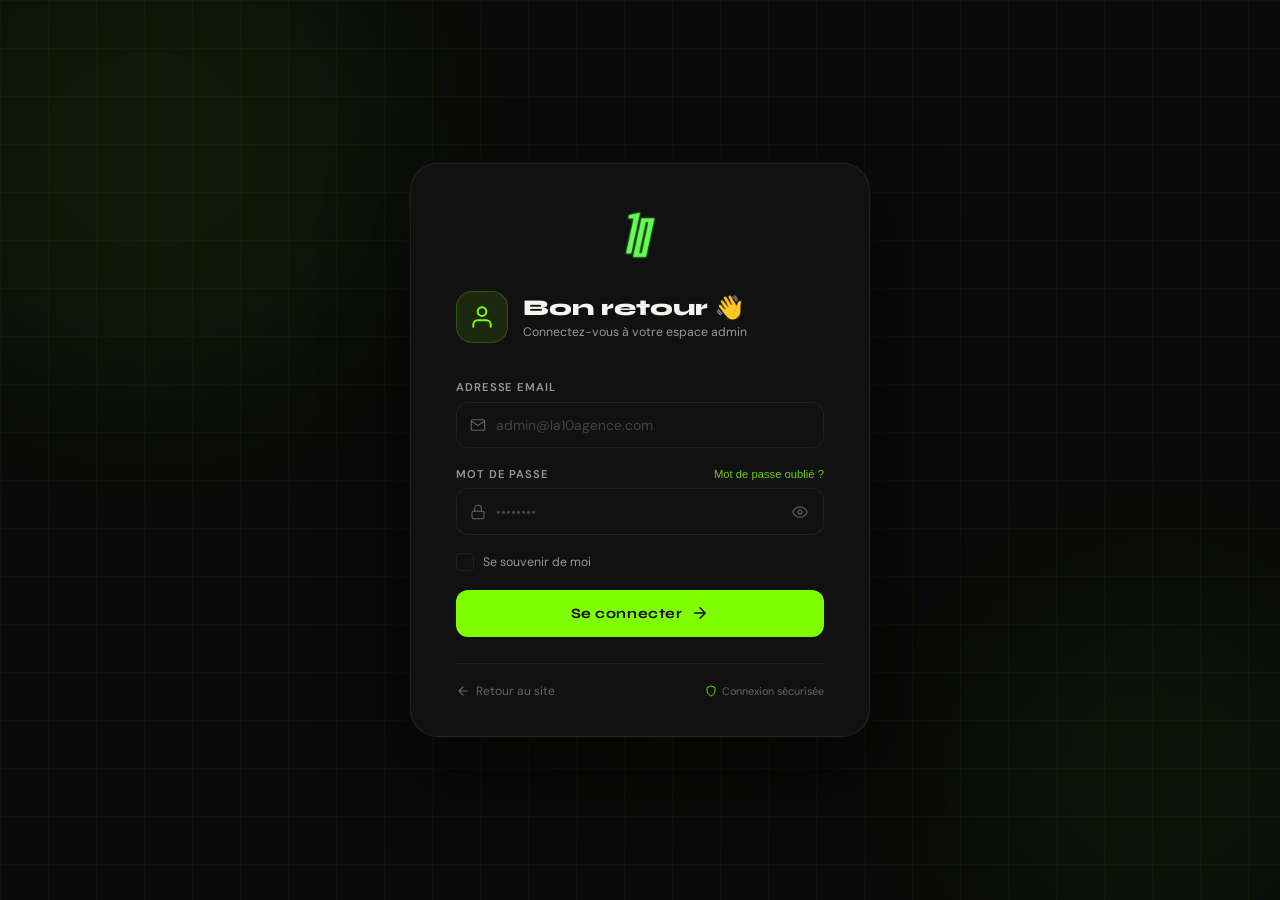
==== commit c15876ce: "Add files via upload" ====
--- a/admin.html
+++ b/admin.html
@@ -52,6 +52,13 @@
     <div class="login-right">
       <div class="login-box" id="login-box">
 
+        <!-- Logo -->
+        <div style="display:flex;align-items:center;justify-content:center;margin-bottom:2rem;">
+          <img src="logo.png" alt="La 10" style="height:52px;filter:brightness(0) saturate(100%) invert(87%) sepia(48%) saturate(800%) hue-rotate(50deg) brightness(120%);"
+               onerror="this.style.display='none';this.nextElementSibling.style.display='block'"/>
+          <span style="display:none;font-family:Syne,sans-serif;font-size:2.5rem;font-weight:900;color:var(--green);font-style:italic;">10</span>
+        </div>
+
         <!-- Header -->
         <div class="login-header">
           <div class="login-avatar">
--- a/admin.css
+++ b/admin.css
@@ -96,87 +96,37 @@
 }
 
 /* ── Left panel ──────────────────────────────────────── */
-.login-left {
+/* ── Left panel — hidden ─────────────────────────────── */
+.login-left { display: none; }
+.login-left-content, .login-brand, .login-brand-img,
+.login-brand-fallback, .login-tagline, .login-sub,
+.login-features, .login-feature { display: none; }
+
+/* ── Right panel — full screen centered ─────────────────── */
+.login-right {
   flex: 1;
   display: flex;
   align-items: center;
   justify-content: center;
-  padding: 4rem;
-  position: relative;
-  border-right: 1px solid var(--border);
-}
-.login-left-content {
-  max-width: 400px;
-  animation: slideInLeft 0.7s cubic-bezier(0.16,1,0.3,1) both;
-}
-@keyframes slideInLeft {
-  from { opacity: 0; transform: translateX(-30px); }
-  to   { opacity: 1; transform: translateX(0); }
-}
-.login-brand {
-  margin-bottom: 3rem;
-}
-.login-brand-img {
-  height: 64px;
-  filter: brightness(0) saturate(100%) invert(87%) sepia(48%) saturate(800%) hue-rotate(50deg) brightness(120%);
-}
-.login-brand-fallback {
-  font-family: 'Syne', sans-serif;
-  font-size: 4rem;
-  font-weight: 900;
-  color: var(--green);
-  font-style: italic;
-}
-.login-tagline {
-  font-family: 'Syne', sans-serif;
-  font-size: clamp(2rem, 3vw, 2.8rem);
-  font-weight: 800;
-  color: var(--white);
-  line-height: 1.15;
-  margin-bottom: 1.2rem;
-}
-.login-tagline em {
-  color: var(--green);
-  font-style: normal;
-}
-.login-sub {
-  font-size: 0.95rem;
-  color: var(--gray-lt);
-  line-height: 1.7;
-  margin-bottom: 2.5rem;
-}
-.login-features {
-  display: flex;
-  flex-direction: column;
-  gap: 0.75rem;
-}
-.login-feature {
-  display: flex;
-  align-items: center;
-  gap: 0.75rem;
-  font-size: 0.88rem;
-  color: rgba(255,255,255,0.6);
-}
-.login-feature svg { color: var(--green); flex-shrink: 0; }
-
-/* ── Right panel ─────────────────────────────────────── */
-.login-right {
-  width: 480px;
-  display: flex;
-  align-items: center;
-  justify-content: center;
-  padding: 2.5rem;
-  flex-shrink: 0;
-}
+  padding: 2rem;
+}
+
+/* ── Login box — centered card ───────────────────────────── */
 .login-box {
   width: 100%;
-  max-width: 420px;
-  animation: slideInRight 0.7s cubic-bezier(0.16,1,0.3,1) 0.1s both;
-}
-@keyframes slideInRight {
-  from { opacity: 0; transform: translateY(24px); }
-  to   { opacity: 1; transform: translateY(0); }
-}
+  max-width: 460px;
+  background: var(--bg2);
+  border: 1px solid var(--border);
+  border-radius: 28px;
+  padding: 3rem 3rem 2.5rem;
+  box-shadow: 0 32px 80px rgba(0,0,0,0.5), 0 0 0 1px rgba(127,255,0,0.04);
+  animation: popIn 0.6s cubic-bezier(0.16,1,0.3,1) both;
+}
+@keyframes popIn {
+  from { opacity: 0; transform: translateY(28px) scale(0.97); }
+  to   { opacity: 1; transform: translateY(0) scale(1); }
+}
+
 
 /* ── Header ──────────────────────────────────────────── */
 .login-header {
